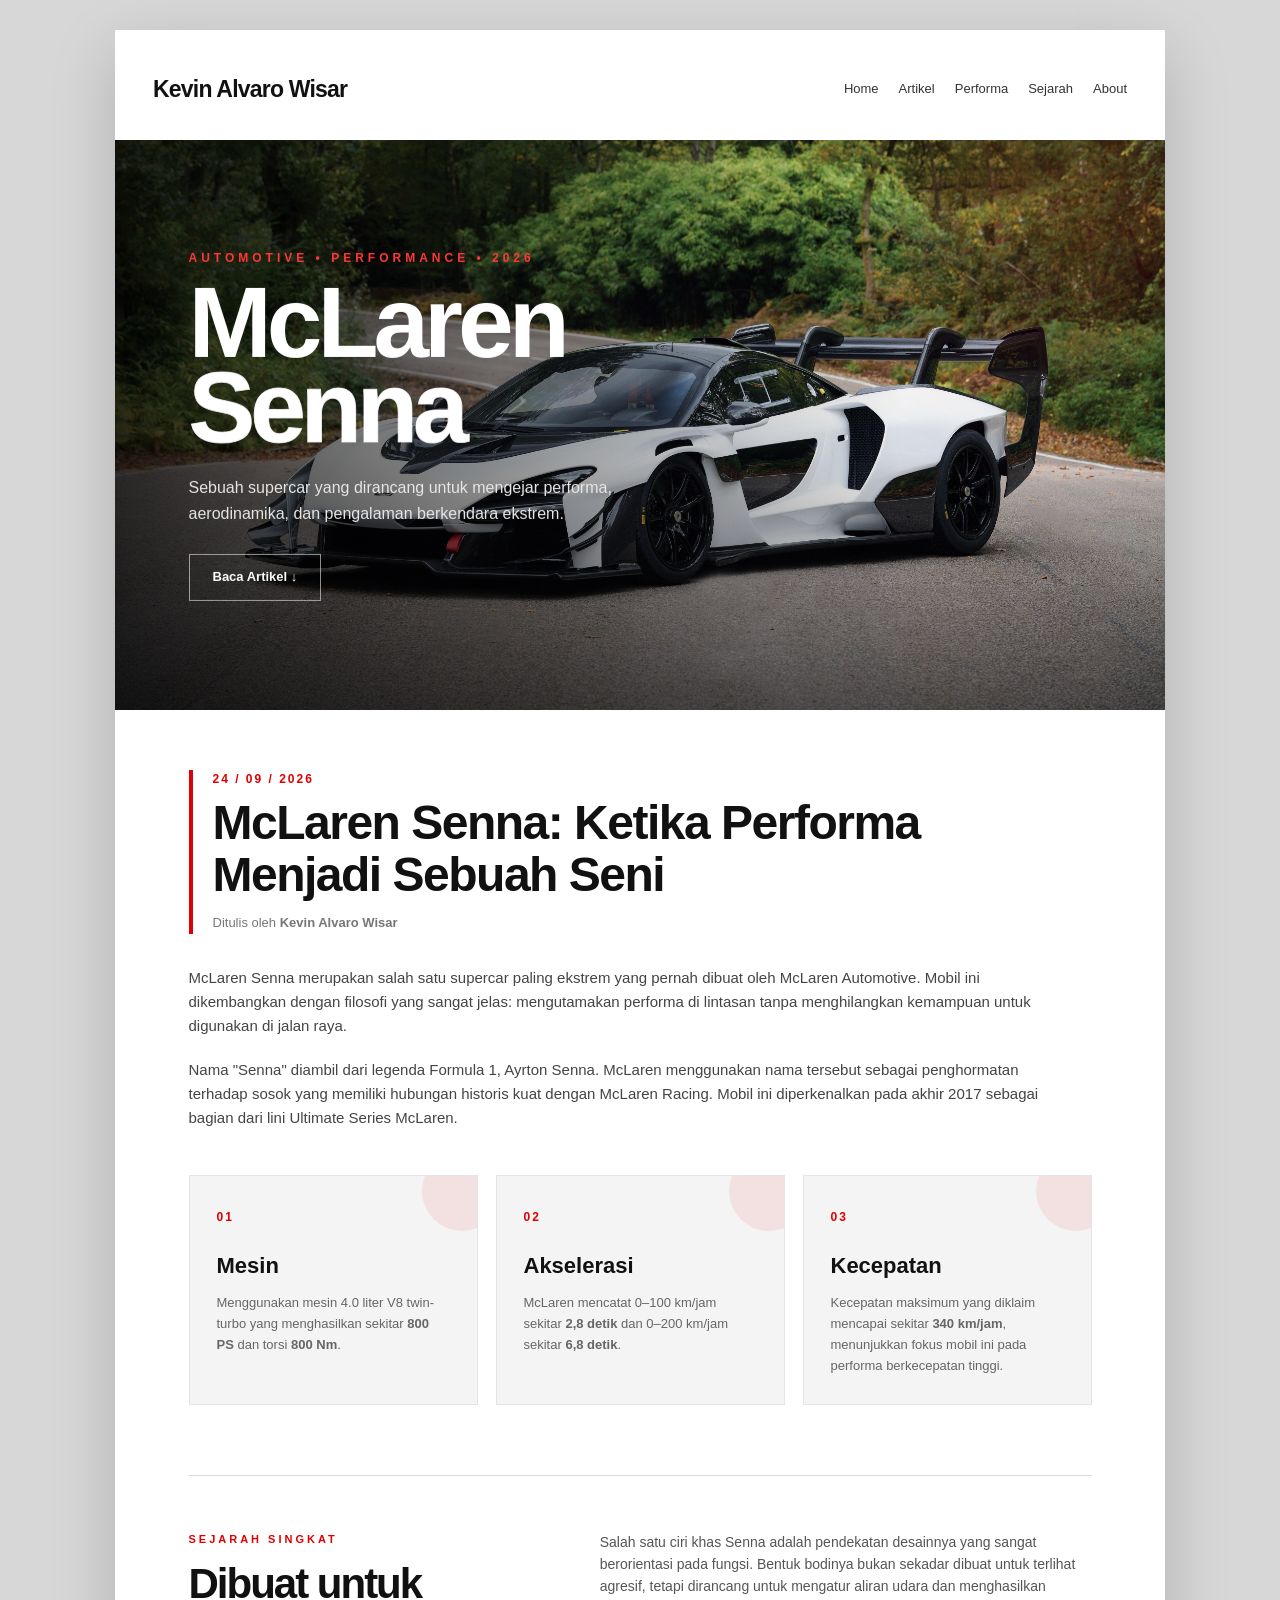
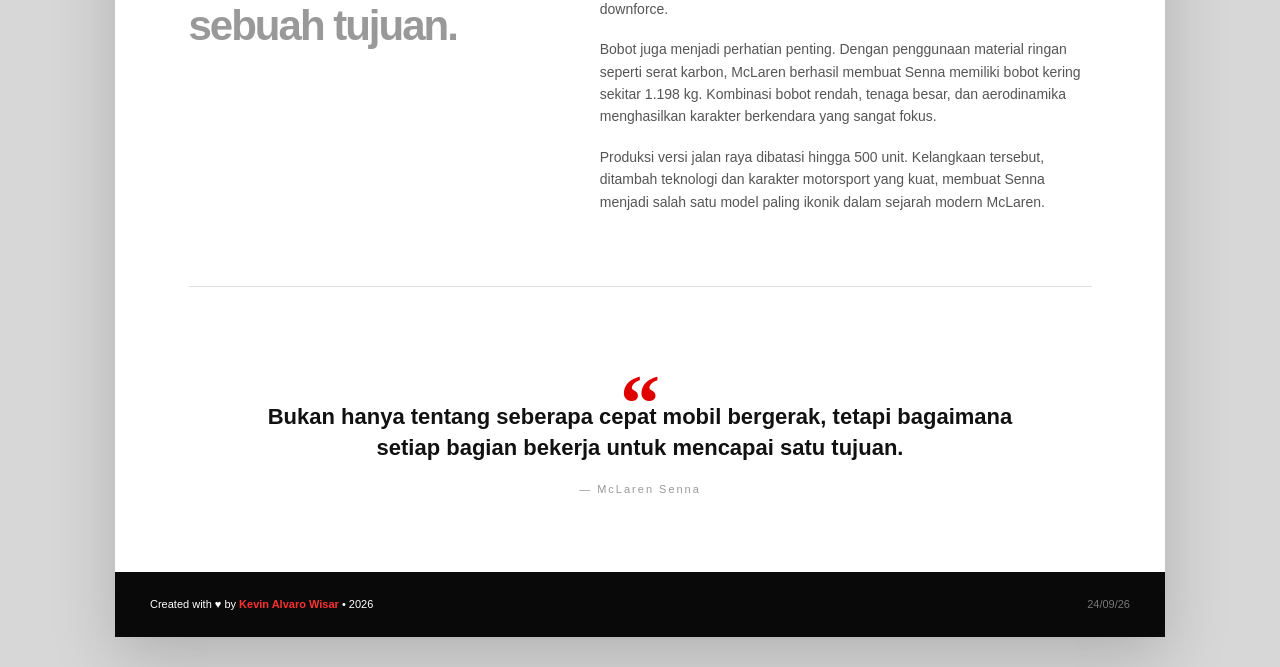
==== web-css/index.html @ d363f783 "Add files via upload" ====
<!doctype html>
<html lang="id">
  <head>
    <meta charset="UTF-8" />
    <meta name="viewport" content="width=device-width, initial-scale=1.0" />
    <title>McLaren Senna | Kevin Alvaro Wisar</title>
    <link rel="stylesheet" href="css/style.css" />
  </head>
  <body>
    <div class="page">
      <header class="header">
        <div class="brand">Kevin Alvaro Wisar</div>
        <nav>
          <a href="#home">Home</a>
          <a href="#artikel">Artikel</a>
          <a href="#performa">Performa</a>
          <a href="#sejarah">Sejarah</a>
          <a href="#about">About</a>
        </nav>
      </header>

      <main>
        <section class="hero" id="home">
          <div class="hero-overlay"></div>
          <img src="img/3430571.jpg" alt="McLaren Senna" class="hero-image" />

          <div class="hero-content">
            <p class="eyebrow">AUTOMOTIVE • PERFORMANCE • 2026</p>
            <h1>McLaren<br /><span>Senna</span></h1>
            <p class="hero-text">
              Sebuah supercar yang dirancang untuk mengejar performa,
              aerodinamika, dan pengalaman berkendara ekstrem.
            </p>
            <a href="#artikel" class="button">Baca Artikel ↓</a>
          </div>
        </section>

        <article class="article" id="artikel">
          <div class="article-heading">
            <p class="date">24 / 09 / 2026</p>
            <h2>McLaren Senna: Ketika Performa Menjadi Sebuah Seni</h2>
            <p class="author">
              Ditulis oleh <strong>Kevin Alvaro Wisar</strong>
            </p>
          </div>

          <p>
            McLaren Senna merupakan salah satu supercar paling ekstrem yang
            pernah dibuat oleh McLaren Automotive. Mobil ini dikembangkan dengan
            filosofi yang sangat jelas: mengutamakan performa di lintasan tanpa
            menghilangkan kemampuan untuk digunakan di jalan raya.
          </p>

          <p>
            Nama "Senna" diambil dari legenda Formula 1, Ayrton Senna. McLaren
            menggunakan nama tersebut sebagai penghormatan terhadap sosok yang
            memiliki hubungan historis kuat dengan McLaren Racing. Mobil ini
            diperkenalkan pada akhir 2017 sebagai bagian dari lini Ultimate
            Series McLaren.
          </p>

          <section class="info-grid" id="performa">
            <div class="info-card">
              <span class="number">01</span>
              <h3>Mesin</h3>
              <p>
                Menggunakan mesin 4.0 liter V8 twin-turbo yang menghasilkan
                sekitar <strong>800 PS</strong> dan torsi
                <strong>800 Nm</strong>.
              </p>
            </div>

            <div class="info-card">
              <span class="number">02</span>
              <h3>Akselerasi</h3>
              <p>
                McLaren mencatat 0–100 km/jam sekitar
                <strong>2,8 detik</strong> dan 0–200 km/jam sekitar
                <strong>6,8 detik</strong>.
              </p>
            </div>

            <div class="info-card">
              <span class="number">03</span>
              <h3>Kecepatan</h3>
              <p>
                Kecepatan maksimum yang diklaim mencapai sekitar
                <strong>340 km/jam</strong>, menunjukkan fokus mobil ini pada
                performa berkecepatan tinggi.
              </p>
            </div>
          </section>

          <section class="history" id="sejarah">
            <div>
              <p class="section-label">SEJARAH SINGKAT</p>
              <h2>Dibuat untuk<br /><span>sebuah tujuan.</span></h2>
            </div>

            <div class="history-text">
              <p>
                Salah satu ciri khas Senna adalah pendekatan desainnya yang
                sangat berorientasi pada fungsi. Bentuk bodinya bukan sekadar
                dibuat untuk terlihat agresif, tetapi dirancang untuk mengatur
                aliran udara dan menghasilkan downforce.
              </p>
              <p>
                Bobot juga menjadi perhatian penting. Dengan penggunaan material
                ringan seperti serat karbon, McLaren berhasil membuat Senna
                memiliki bobot kering sekitar 1.198 kg. Kombinasi bobot rendah,
                tenaga besar, dan aerodinamika menghasilkan karakter berkendara
                yang sangat fokus.
              </p>
              <p>
                Produksi versi jalan raya dibatasi hingga 500 unit. Kelangkaan
                tersebut, ditambah teknologi dan karakter motorsport yang kuat,
                membuat Senna menjadi salah satu model paling ikonik dalam
                sejarah modern McLaren.
              </p>
            </div>
          </section>

          <div class="quote">
            <span>“</span>
            Bukan hanya tentang seberapa cepat mobil bergerak, tetapi bagaimana
            setiap bagian bekerja untuk mencapai satu tujuan.
            <small>— McLaren Senna</small>
          </div>
        </article>
      </main>

      <footer id="about">
        <p>Created with ♥ by <strong>Kevin Alvaro Wisar</strong> • 2026</p>
        <p class="footer-date">24/09/26</p>
      </footer>
    </div>
  </body>
</html>
---- web-css/css/style.css ----
/* ==============================
   McLaren Senna Website
   Kevin Alvaro Wisar - 2026
   ============================== */

* {
    margin: 0;
    padding: 0;
    box-sizing: border-box;
}

html {
    scroll-behavior: smooth;
}

body {
    font-family: Arial, Helvetica, sans-serif;
    background: #d7d7d7;
    color: #111;
    line-height: 1.6;
}

/* Container utama */
.page {
    width: min(100% - 40px, 1050px);
    margin: 30px auto;
    background: #fff;
    box-shadow: 0 20px 60px rgba(0, 0, 0, 0.18);
    overflow: hidden;
}

/* ==============================
   HEADER
   ============================== */

.header {
    min-height: 110px;
    padding: 28px 38px 20px;
    background: #fff;
    display: flex;
    align-items: center;
    justify-content: space-between;
    gap: 30px;
    position: relative;
    z-index: 10;
}

.brand {
    font-size: 23px;
    font-weight: 800;
    letter-spacing: -0.8px;
}

nav {
    display: flex;
    gap: 20px;
}

nav a {
    color: #333;
    text-decoration: none;
    font-size: 13px;
    position: relative;
    transition: 0.3s ease;
}

nav a::after {
    content: "";
    position: absolute;
    left: 0;
    bottom: -7px;
    width: 0;
    height: 2px;
    background: #e00000;
    transition: 0.3s ease;
}

nav a:hover {
    color: #e00000;
}

nav a:hover::after {
    width: 100%;
}

/* ==============================
   HERO
   ============================== */

.hero {
    height: 570px;
    position: relative;
    overflow: hidden;
    background: #111;
}

.hero-image {
    width: 100%;
    height: 100%;
    object-fit: cover;
    display: block;
    animation: slowZoom 12s ease-in-out infinite alternate;
}

.hero-overlay {
    position: absolute;
    inset: 0;
    z-index: 1;
    background:
        linear-gradient(90deg, rgba(0,0,0,.78) 0%, rgba(0,0,0,.40) 38%, rgba(0,0,0,.05) 75%),
        linear-gradient(0deg, rgba(0,0,0,.55), transparent 45%);
}

.hero::after {
    content: "";
    position: absolute;
    width: 280px;
    height: 280px;
    border-radius: 50%;
    background: rgba(255, 0, 0, 0.16);
    filter: blur(80px);
    right: -80px;
    top: -80px;
    z-index: 2;
    animation: floatGlow 5s ease-in-out infinite;
}

.hero-content {
    position: absolute;
    z-index: 3;
    left: 7%;
    top: 50%;
    transform: translateY(-50%);
    color: white;
    max-width: 540px;
    animation: revealUp 1s ease both;
}

.eyebrow {
    font-size: 12px;
    letter-spacing: 4px;
    color: #ff3838;
    font-weight: bold;
    margin-bottom: 12px;
}

.hero h1 {
    font-size: clamp(55px, 8vw, 100px);
    line-height: .85;
    letter-spacing: -5px;
    margin-bottom: 25px;
}

.hero h1 span {
    color: #fff;
    -webkit-text-stroke: 1px rgba(255,255,255,.8);
}

.hero-text {
    font-size: 16px;
    max-width: 460px;
    color: #e6e6e6;
    margin-bottom: 28px;
}

.button {
    display: inline-block;
    padding: 12px 23px;
    border: 1px solid rgba(255,255,255,.55);
    color: white;
    text-decoration: none;
    font-size: 13px;
    font-weight: bold;
    transition: .3s ease;
    backdrop-filter: blur(8px);
}

.button:hover {
    background: #e00000;
    border-color: #e00000;
    transform: translateY(-3px);
    box-shadow: 0 10px 30px rgba(224,0,0,.25);
}

/* ==============================
   ARTICLE
   ============================== */

.article {
    padding: 60px 7%;
}

.article-heading {
    border-left: 4px solid #e00000;
    padding-left: 20px;
    margin-bottom: 32px;
}

.date {
    color: #e00000;
    font-size: 12px;
    font-weight: bold;
    letter-spacing: 2px;
    margin-bottom: 8px;
}

.article-heading h2 {
    font-size: clamp(30px, 4vw, 48px);
    line-height: 1.08;
    letter-spacing: -1.5px;
    max-width: 800px;
}

.author {
    margin-top: 12px;
    font-size: 13px;
    color: #777;
}

.article > p {
    font-size: 15px;
    color: #444;
    max-width: 850px;
    margin-bottom: 20px;
}

/* ==============================
   INFO CARDS
   ============================== */

.info-grid {
    display: grid;
    grid-template-columns: repeat(3, 1fr);
    gap: 18px;
    margin: 45px 0 70px;
}

.info-card {
    padding: 27px;
    min-height: 220px;
    background: #f4f4f4;
    border: 1px solid #e4e4e4;
    position: relative;
    overflow: hidden;
    transition: .35s ease;
}

.info-card::before {
    content: "";
    position: absolute;
    width: 80px;
    height: 80px;
    right: -25px;
    top: -25px;
    background: #e00000;
    border-radius: 50%;
    opacity: .08;
    transition: .35s ease;
}

.info-card:hover {
    transform: translateY(-8px);
    background: #fff;
    box-shadow: 0 18px 35px rgba(0,0,0,.10);
    border-color: #ddd;
}

.info-card:hover::before {
    transform: scale(2.2);
}

.number {
    font-size: 12px;
    font-weight: bold;
    color: #e00000;
    letter-spacing: 2px;
}

.info-card h3 {
    font-size: 22px;
    margin: 20px 0 10px;
}

.info-card p {
    color: #666;
    font-size: 13px;
}

/* ==============================
   HISTORY
   ============================== */

.history {
    display: grid;
    grid-template-columns: 1fr 1.4fr;
    gap: 60px;
    padding: 55px 0;
    border-top: 1px solid #ddd;
    border-bottom: 1px solid #ddd;
}

.section-label {
    color: #e00000;
    font-size: 11px;
    font-weight: bold;
    letter-spacing: 3px;
    margin-bottom: 15px;
}

.history h2 {
    font-size: 42px;
    line-height: 1;
    letter-spacing: -2px;
}

.history h2 span {
    color: #999;
}

.history-text p {
    font-size: 14px;
    color: #555;
    margin-bottom: 18px;
}

/* ==============================
   QUOTE
   ============================== */

.quote {
    margin: 60px auto 15px;
    max-width: 760px;
    text-align: center;
    font-size: 22px;
    font-weight: bold;
    line-height: 1.4;
    position: relative;
}

.quote > span {
    display: block;
    color: #e00000;
    font-family: Georgia, serif;
    font-size: 80px;
    height: 55px;
}

.quote small {
    display: block;
    margin-top: 18px;
    color: #999;
    font-size: 11px;
    font-weight: normal;
    letter-spacing: 2px;
}

/* ==============================
   FOOTER
   ============================== */

footer {
    padding: 24px 35px;
    background: #090909;
    color: #fff;
    display: flex;
    justify-content: space-between;
    gap: 20px;
    font-size: 11px;
}

footer strong {
    color: #ff3030;
}

.footer-date {
    color: #777;
}

/* ==============================
   ANIMATIONS
   ============================== */

@keyframes slowZoom {
    from {
        transform: scale(1);
    }
    to {
        transform: scale(1.06);
    }
}

@keyframes revealUp {
    from {
        opacity: 0;
        transform: translateY(calc(-50% + 35px));
    }
    to {
        opacity: 1;
        transform: translateY(-50%);
    }
}

@keyframes floatGlow {
    0%, 100% {
        transform: translate(0, 0);
    }
    50% {
        transform: translate(-25px, 30px);
    }
}

/* ==============================
   RESPONSIVE
   ============================== */

@media (max-width: 760px) {

    .page {
        width: 100%;
        margin: 0;
    }

    .header {
        padding: 24px;
        align-items: flex-start;
        flex-direction: column;
    }

    nav {
        flex-wrap: wrap;
        gap: 14px;
    }

    .hero {
        height: 520px;
    }

    .hero-content {
        left: 24px;
        right: 24px;
    }

    .hero h1 {
        font-size: 65px;
    }

    .article {
        padding: 45px 24px;
    }

    .info-grid {
        grid-template-columns: 1fr;
    }

    .history {
        grid-template-columns: 1fr;
        gap: 30px;
    }

    footer {
        flex-direction: column;
    }
}
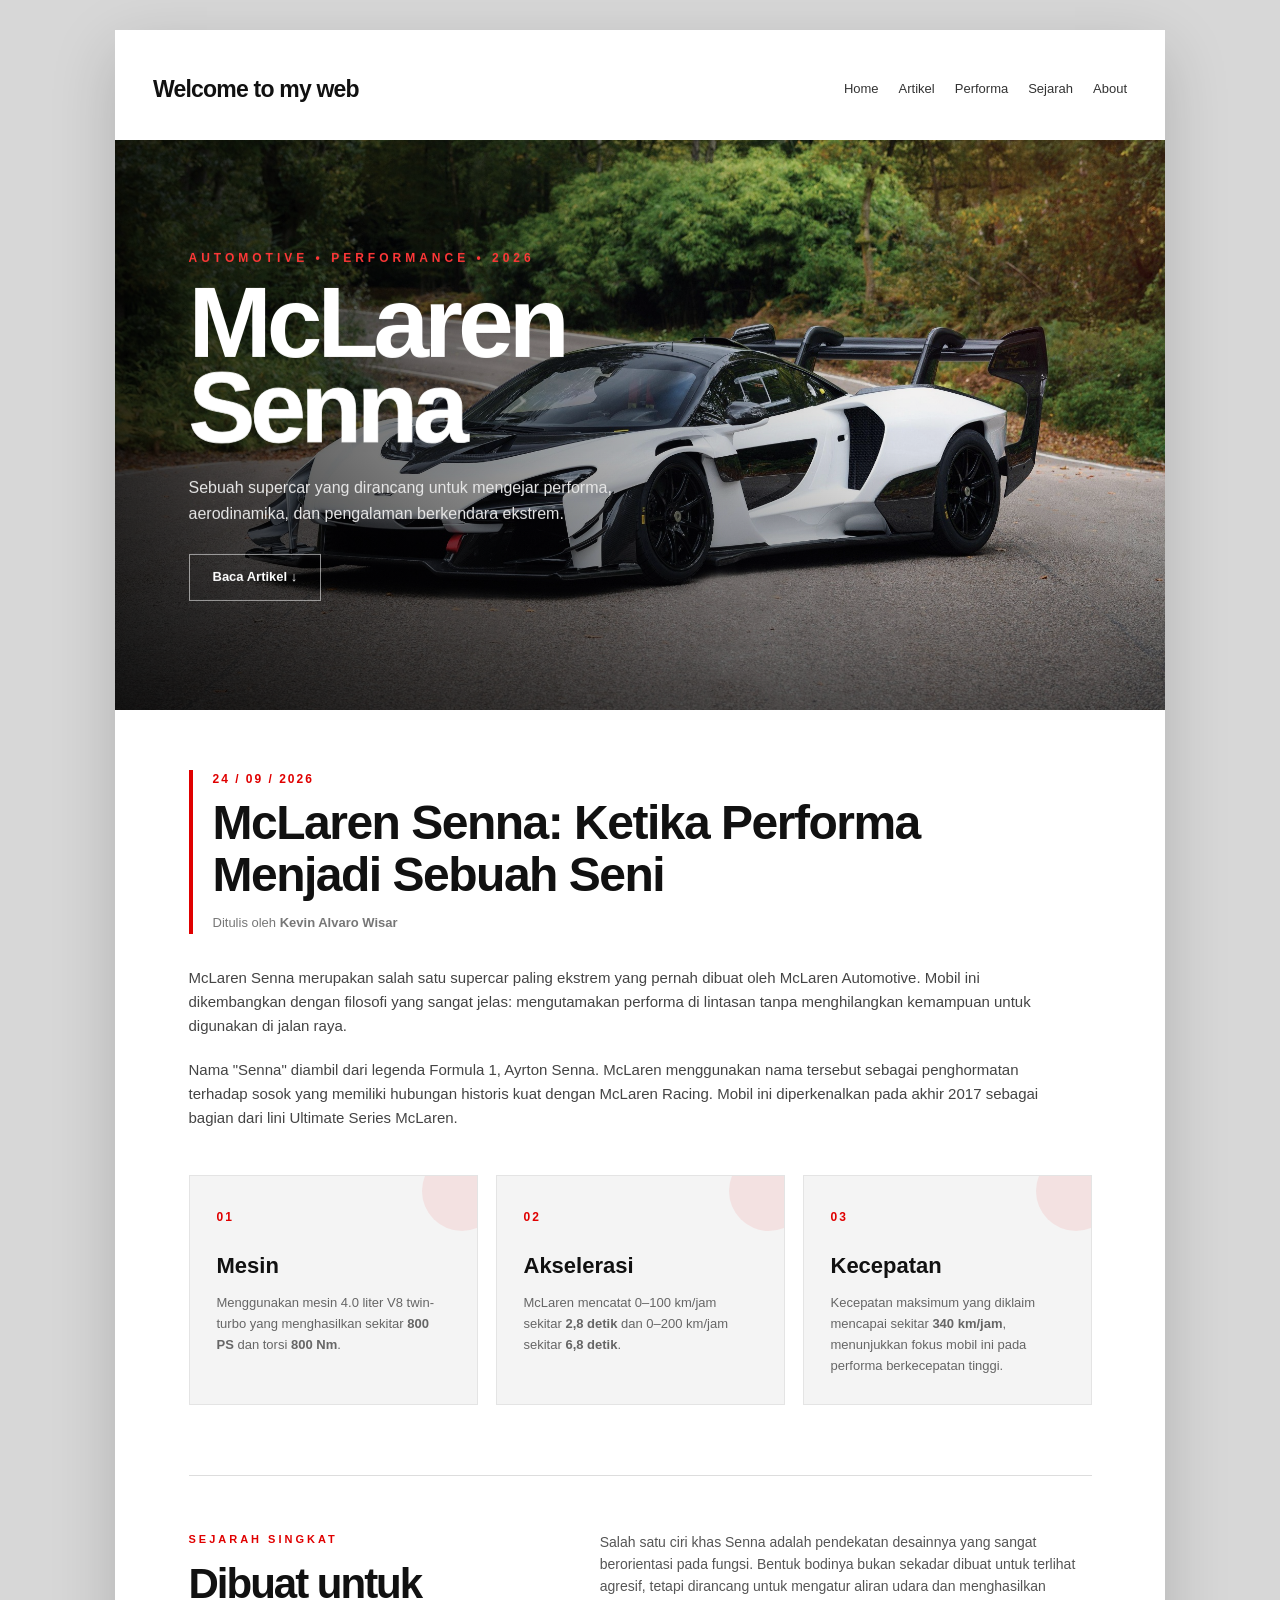
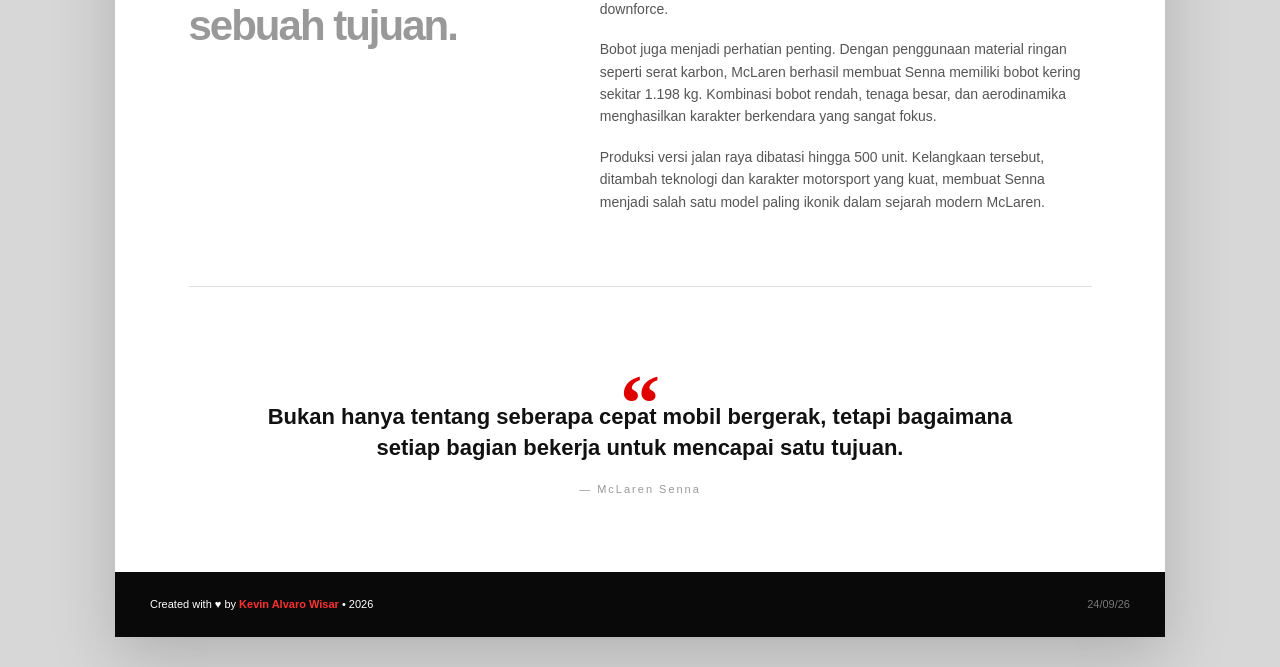
==== commit 6756eded: "Update brand name in index.html" ====
--- a/web-css/index.html
+++ b/web-css/index.html
@@ -9,7 +9,7 @@
   <body>
     <div class="page">
       <header class="header">
-        <div class="brand">Kevin Alvaro Wisar</div>
+        <div class="brand">Welcome to my web</div>
         <nav>
           <a href="#home">Home</a>
           <a href="#artikel">Artikel</a>
